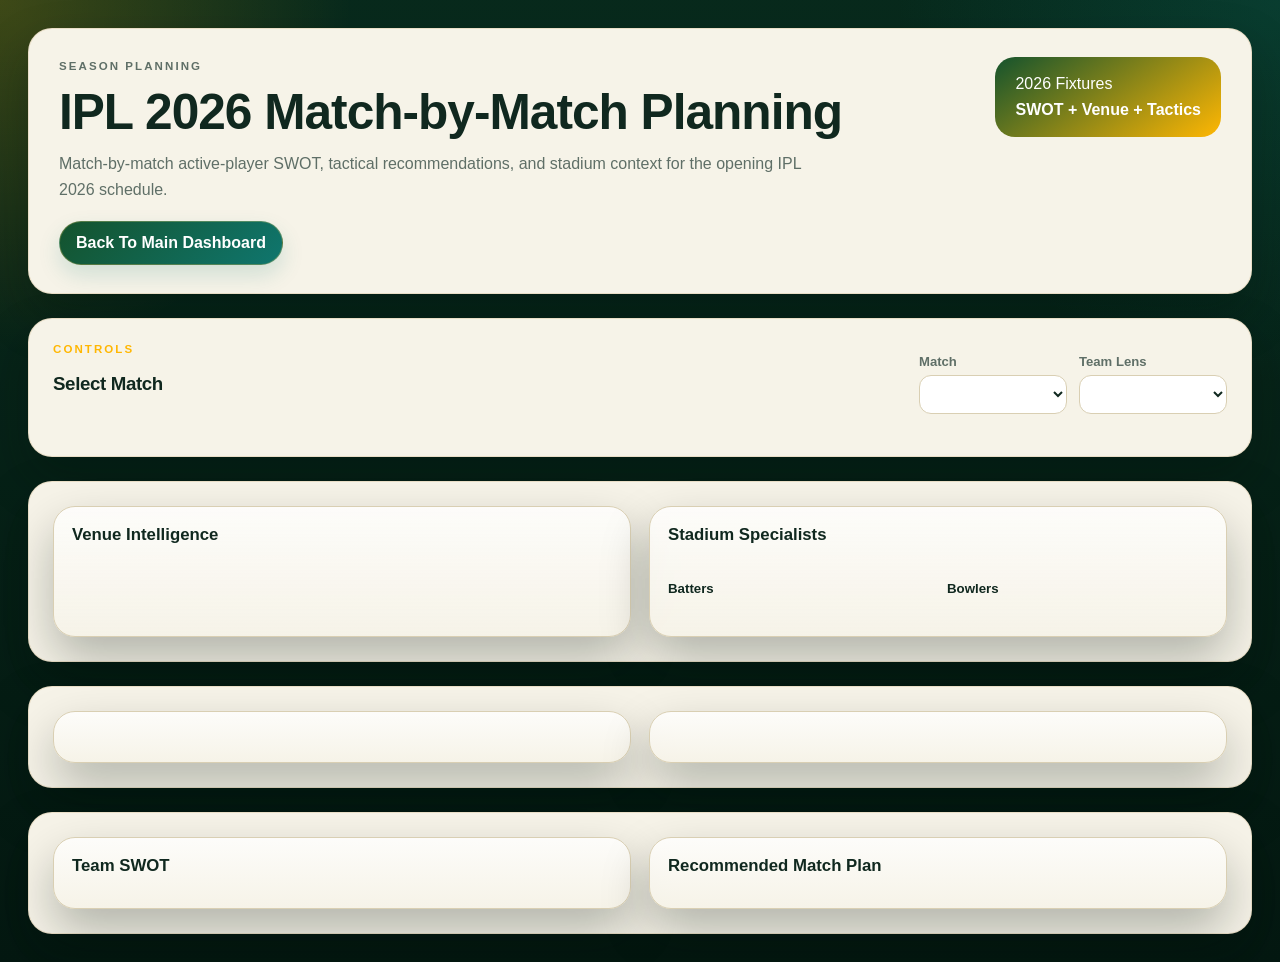
==== Dashboard/match_planning.html @ 776a8577 "Fix match planning lens switching" ====
<!DOCTYPE html>
<html lang="en">
  <head>
    <meta charset="UTF-8" />
    <meta name="viewport" content="width=device-width, initial-scale=1.0" />
    <title>IPL 2026 Match-by-Match Planning</title>
    <link rel="stylesheet" href="./styles.css?v=ipl-theme-16" />
  </head>
  <body>
    <main class="replay-shell">
      <section class="replay-header">
        <div>
          <p class="eyebrow">Season Planning</p>
          <h1>IPL 2026 Match-by-Match Planning</h1>
          <p>
            Match-by-match active-player SWOT, tactical recommendations, and stadium context for the opening IPL 2026 schedule.
          </p>
          <div class="hero-actions">
            <a class="action-button" href="./index.html" rel="noopener noreferrer">Back To Main Dashboard</a>
          </div>
        </div>
        <div class="replay-badge">
          <span>2026 Fixtures</span>
          <strong>SWOT + Venue + Tactics</strong>
        </div>
      </section>

      <section class="replay-panel">
        <div class="panel-header">
          <div>
            <p class="eyebrow">Controls</p>
            <h3>Select Match</h3>
          </div>
          <div class="control-row">
            <label>
              Match
              <select id="match-select"></select>
            </label>
            <label>
              Team Lens
              <select id="match-team-lens"></select>
            </label>
          </div>
        </div>
        <div id="match-headline-cards" class="replay-card-grid"></div>
      </section>

      <section class="replay-panel">
        <div class="tool-grid">
          <div class="tile">
            <h4>Venue Intelligence</h4>
            <div id="venue-summary" class="metric-stack"></div>
          </div>
          <div class="tile">
            <h4>Stadium Specialists</h4>
            <div class="tool-grid">
              <div>
                <h5>Batters</h5>
                <div id="venue-top-batters" class="metric-stack"></div>
              </div>
              <div>
                <h5>Bowlers</h5>
                <div id="venue-top-bowlers" class="metric-stack"></div>
              </div>
            </div>
          </div>
        </div>
      </section>

      <section class="replay-panel">
        <div class="tool-grid">
          <div class="tile">
            <h4 id="home-team-title"></h4>
            <div id="home-team-analysis" class="insight-stack"></div>
          </div>
          <div class="tile">
            <h4 id="away-team-title"></h4>
            <div id="away-team-analysis" class="insight-stack"></div>
          </div>
        </div>
      </section>

      <section class="replay-panel">
        <div class="tool-grid">
          <div class="tile">
            <h4>Team SWOT</h4>
            <div id="match-swot" class="tool-grid"></div>
          </div>
          <div class="tile">
            <h4>Recommended Match Plan</h4>
            <div id="match-tactics" class="insight-stack"></div>
          </div>
        </div>
      </section>
    </main>

    <script src="./data/dashboard_data.js?v=ipl-theme-16"></script>
    <script src="./match_planning.js?v=ipl-theme-16"></script>
  </body>
</html>
---- Dashboard/styles.css ----
:root {
  --bg: #061a12;
  --panel: #f6f3e8;
  --panel-strong: #efe7cf;
  --ink: #10281f;
  --muted: #5f6f67;
  --accent: #ffb703;
  --accent-soft: #ffd166;
  --line: #d9cfb3;
  --good: #0d9488;
  --card-shadow: 0 22px 48px rgba(2, 17, 11, 0.28);
  --radius: 24px;
  --display: "Trebuchet MS", "Avenir Next Condensed", "Arial Narrow", sans-serif;
  --ui: "Avenir Next", "Segoe UI", sans-serif;
}

* {
  box-sizing: border-box;
}

html {
  scroll-behavior: smooth;
}

body {
  margin: 0;
  font-family: var(--ui);
  background:
    radial-gradient(circle at top left, rgba(255, 183, 3, 0.22), transparent 22%),
    radial-gradient(circle at top right, rgba(13, 148, 136, 0.18), transparent 24%),
    linear-gradient(180deg, rgba(8, 43, 29, 0.94), rgba(4, 24, 17, 0.98)),
    var(--bg);
  color: var(--ink);
}

.page-shell {
  display: grid;
  grid-template-columns: 320px 1fr;
  min-height: 100vh;
}

.sidebar {
  padding: 32px 24px;
  border-right: 1px solid var(--line);
  background:
    linear-gradient(180deg, rgba(7, 34, 24, 0.97), rgba(11, 53, 36, 0.94)),
    radial-gradient(circle at top, rgba(255, 183, 3, 0.12), transparent 26%);
  backdrop-filter: blur(12px);
  position: sticky;
  top: 0;
  align-self: start;
  height: 100vh;
  color: #f8f5ea;
}

.brand-block h1,
.hero-panel h2,
.panel h3 {
  font-family: var(--display);
  letter-spacing: -0.03em;
  text-transform: uppercase;
}

.brand-block h1 {
  margin: 8px 0 12px;
  font-size: 2rem;
  line-height: 1.05;
}

.eyebrow {
  margin: 0;
  text-transform: uppercase;
  letter-spacing: 0.18em;
  font-size: 0.72rem;
  color: var(--accent);
  font-weight: 700;
}

.brand-copy,
.hero-subtitle,
.sidebar-note p,
.summary-card p {
  color: var(--muted);
  line-height: 1.55;
}

.sidebar .brand-copy,
.sidebar .sidebar-note p {
  color: rgba(248, 245, 234, 0.72);
}

.nav-links {
  display: grid;
  gap: 10px;
  margin: 28px 0;
}

.nav-links a {
  text-decoration: none;
  color: #f8f5ea;
  padding: 12px 14px;
  border-radius: 14px;
  background: rgba(255, 255, 255, 0.06);
  border: 1px solid rgba(255, 209, 102, 0.18);
  font-weight: 700;
  letter-spacing: 0.03em;
}

.nav-links a:hover {
  background: rgba(255, 183, 3, 0.18);
}

.sidebar-note {
  display: grid;
  gap: 12px;
}

.story-card {
  padding: 14px;
  border-radius: 18px;
  background: linear-gradient(145deg, rgba(255,255,255,0.08), rgba(255,183,3,0.08));
  border: 1px solid rgba(255, 209, 102, 0.14);
}

.story-card h4 {
  margin: 0 0 8px;
}

.main-content {
  padding: 32px;
  display: grid;
  gap: 24px;
}

.hero-panel,
.panel,
.tile,
.kpi-card {
  background: var(--panel);
  border: 1px solid rgba(217, 207, 179, 0.9);
  border-radius: var(--radius);
  box-shadow: var(--card-shadow);
}

.hero-panel {
  padding: 28px 30px;
  display: flex;
  justify-content: space-between;
  gap: 20px;
  align-items: center;
  background:
    linear-gradient(135deg, rgba(246,243,232,0.98), rgba(239,231,207,0.98)),
    radial-gradient(circle at right top, rgba(255,183,3,0.10), transparent 28%);
}

.hero-panel h2 {
  margin: 8px 0 10px;
  font-size: clamp(2rem, 4vw, 3.4rem);
}

.hero-badge {
  min-width: 220px;
  padding: 18px 20px;
  border-radius: 20px;
  background: linear-gradient(145deg, #0d2b1f, #14532d);
  color: white;
  display: grid;
  gap: 8px;
  border: 1px solid rgba(255, 209, 102, 0.18);
}

.hero-badge span {
  text-transform: uppercase;
  letter-spacing: 0.14em;
  font-size: 0.72rem;
  opacity: 0.72;
}

.hero-badge strong {
  font-size: 1.05rem;
}

.hero-actions {
  margin-top: 18px;
  display: flex;
  flex-wrap: wrap;
  gap: 12px;
}

.action-button {
  display: inline-flex;
  align-items: center;
  gap: 8px;
  padding: 12px 16px;
  border-radius: 999px;
  background: linear-gradient(135deg, #14532d, #0f766e);
  color: white;
  text-decoration: none;
  font-weight: 700;
  border: 1px solid rgba(255, 209, 102, 0.28);
  transition: transform 160ms ease, box-shadow 160ms ease, background 160ms ease;
  box-shadow: 0 10px 22px rgba(15, 118, 110, 0.16);
}

.button-only {
  border: 0;
  cursor: pointer;
  font: inherit;
}

.action-button:hover {
  transform: translateY(-1px);
  box-shadow: 0 12px 28px rgba(15, 118, 110, 0.24);
  background: linear-gradient(135deg, #0f766e, #14532d);
}

.kpi-grid {
  display: grid;
  grid-template-columns: repeat(5, minmax(0, 1fr));
  gap: 16px;
}

.kpi-card {
  padding: 20px;
  position: relative;
  overflow: hidden;
}

.kpi-card::after {
  content: "";
  position: absolute;
  inset: auto -20px -30px auto;
  width: 110px;
  height: 110px;
  background: radial-gradient(circle, rgba(255, 183, 3, 0.14), transparent 66%);
  pointer-events: none;
}

.kpi-card h4 {
  margin: 0 0 8px;
  color: var(--muted);
  font-size: 0.88rem;
  font-weight: 600;
}

.kpi-card strong {
  display: block;
  font-size: 1.8rem;
  font-family: var(--display);
}

.panel {
  padding: 24px;
}

.panel-header,
.tile-header {
  display: flex;
  justify-content: space-between;
  gap: 16px;
  align-items: end;
  margin-bottom: 18px;
}

.panel h3 {
  margin: 6px 0 0;
  font-size: 1.8rem;
}

.control-row,
.pill-row {
  display: flex;
  flex-wrap: wrap;
  gap: 12px;
}

label {
  display: grid;
  gap: 6px;
  font-size: 0.82rem;
  color: var(--muted);
  font-weight: 700;
}

select {
  min-width: 148px;
  padding: 10px 12px;
  border-radius: 12px;
  border: 1px solid var(--line);
  background: white;
  color: var(--ink);
  font-weight: 600;
}

.pill {
  padding: 10px 12px;
  border-radius: 999px;
  background: var(--panel-strong);
  color: var(--accent);
  font-weight: 700;
  font-size: 0.82rem;
  border: 1px solid rgba(255, 183, 3, 0.22);
}

.pill.accent {
  background: linear-gradient(135deg, #14532d, #0f766e);
  color: white;
}

.phase-layout,
.player-grid,
.team-layout,
.auction-grid {
  display: grid;
  grid-template-columns: 1.1fr 0.9fr;
  gap: 18px;
}

.auction-grid.lower {
  margin-top: 18px;
}

.player-grid.lower {
  margin-top: 18px;
}

.tile,
.chart-panel,
.table-panel {
  padding: 18px;
  border-radius: 22px;
  background:
    linear-gradient(180deg, rgba(255,255,255,0.78), rgba(246,243,232,0.92));
  border: 1px solid var(--line);
}

.tile h4,
.chart-panel h4,
.table-panel h4 {
  margin: 0 0 14px;
  font-size: 1.05rem;
}

.wide {
  grid-column: span 1;
}

.bar-chart {
  display: grid;
  gap: 10px;
}

.bar-row {
  display: grid;
  grid-template-columns: 160px 1fr 72px;
  gap: 12px;
  align-items: center;
}

.bar-row.compact {
  grid-template-columns: 110px 1fr 60px;
}

.bar-label {
  font-weight: 700;
  white-space: nowrap;
  overflow: hidden;
  text-overflow: ellipsis;
}

.bar-track {
  height: 14px;
  border-radius: 999px;
  background: #e5dcc1;
  overflow: hidden;
}

.bar-fill {
  height: 100%;
  border-radius: inherit;
  background: linear-gradient(90deg, #ffd166, #ffb703);
}

.bar-fill.alt {
  background: linear-gradient(90deg, #2dd4bf, #0f766e);
}

.bar-value {
  text-align: right;
  color: var(--muted);
  font-variant-numeric: tabular-nums;
}

.compact-bars .bar-track {
  height: 12px;
}

.table-wrap {
  overflow: auto;
  max-height: 470px;
}

.table-wrap.compact {
  max-height: 320px;
}

table {
  width: 100%;
  border-collapse: collapse;
  font-size: 0.92rem;
}

th,
td {
  padding: 10px 12px;
  border-bottom: 1px solid var(--line);
  text-align: left;
}

th {
  position: sticky;
  top: 0;
  background: rgba(239, 231, 207, 0.98);
  z-index: 1;
  font-size: 0.78rem;
  text-transform: uppercase;
  letter-spacing: 0.08em;
  color: #2d473a;
}

.metric-stack {
  display: grid;
  gap: 12px;
}

.metric-card {
  padding: 16px;
  border-radius: 18px;
  background: linear-gradient(145deg, rgba(13,43,31,0.96), rgba(20,83,45,0.94));
  color: white;
  border: 1px solid rgba(255, 209, 102, 0.14);
}

.metric-card h5 {
  margin: 0 0 8px;
  font-size: 1rem;
}

.metric-card strong {
  display: block;
  font-size: 1.65rem;
  margin-bottom: 8px;
  font-family: var(--display);
}

.metric-card p {
  margin: 0;
  color: rgba(255,255,255,0.78);
}

.summary-card {
  display: grid;
  gap: 10px;
}

.compare-grid {
  display: grid;
  grid-template-columns: repeat(auto-fit, minmax(220px, 1fr));
  gap: 12px;
  margin-bottom: 16px;
}

.compare-card {
  padding: 14px;
  border-radius: 18px;
  background: linear-gradient(180deg, rgba(255,255,255,0.96), rgba(239,231,207,0.88));
  border: 1px solid var(--line);
}

.compare-card h5 {
  margin: 0 0 10px;
  font-size: 1rem;
}

.methodology-stack {
  display: grid;
  gap: 14px;
}

.method-card {
  padding: 16px;
  border-radius: 18px;
  background: linear-gradient(180deg, rgba(239,231,207,0.88), rgba(255,255,255,0.94));
  border: 1px solid var(--line);
}

.method-card h5 {
  margin: 0 0 8px;
  font-size: 1rem;
}

.method-card p {
  margin: 0;
  color: var(--muted);
  line-height: 1.55;
}

.radar-shell {
  display: grid;
  place-items: center;
  margin-bottom: 18px;
}

#player-radar {
  width: 100%;
  max-width: 420px;
  min-height: 320px;
}

.radar-grid-line {
  fill: none;
  stroke: #d9cfb3;
  stroke-width: 1;
}

.radar-axis-line {
  stroke: #c9bd98;
  stroke-width: 1;
}

.radar-axis-label {
  fill: var(--muted);
  font-size: 12px;
  font-weight: 700;
  text-anchor: middle;
}

.radar-shape {
  fill: rgba(255, 183, 3, 0.24);
  stroke: var(--accent);
  stroke-width: 3;
}

.radar-shape.compare {
  fill: rgba(13, 148, 136, 0.18);
  stroke: var(--good);
}

.radar-dot {
  fill: var(--accent);
}

.radar-dot.compare {
  fill: var(--good);
}

.summary-line {
  display: flex;
  justify-content: space-between;
  gap: 14px;
  padding-bottom: 8px;
  border-bottom: 1px dashed var(--line);
}

.summary-line span:first-child {
  color: var(--muted);
}

.comp-player-name {
  display: inline-flex;
  align-items: center;
  margin-bottom: 6px;
  color: #fffdf6 !important;
  background: linear-gradient(135deg, rgba(12, 60, 43, 0.98), rgba(18, 118, 110, 0.98));
  border: 1px solid rgba(255, 209, 102, 0.55);
  border-radius: 999px;
  box-shadow: inset 0 0 0 1px rgba(255, 255, 255, 0.06), 0 8px 18px rgba(3, 20, 14, 0.18);
  padding: 6px 12px;
  font-family: var(--display);
  font-size: 1rem;
  font-weight: 900;
  letter-spacing: 0.05em;
  text-transform: uppercase;
  line-height: 1.1;
}

.replacement-note {
  display: inline-block;
  margin-top: 4px;
  padding: 3px 8px;
  border-radius: 999px;
  background: rgba(255, 209, 102, 0.88);
  color: #10281f;
  font-size: 0.72rem;
  font-weight: 700;
  letter-spacing: 0.01em;
}

.team-bottom {
  display: grid;
  grid-template-columns: 0.95fr 1.05fr;
  gap: 18px;
}

.team-architecture-grid {
  display: grid;
  grid-template-columns: repeat(2, minmax(0, 1fr));
  gap: 18px;
  margin-top: 18px;
}

.architecture-list {
  display: grid;
  gap: 10px;
}

.architecture-item {
  padding: 10px 12px;
  border-radius: 16px;
  border: 1px solid var(--line);
  background: rgba(255, 255, 255, 0.78);
  display: flex;
  justify-content: space-between;
  gap: 12px;
  align-items: center;
}

.architecture-detail {
  display: grid;
  justify-items: end;
  gap: 6px;
}

.architecture-detail strong {
  text-align: right;
}

.architecture-item.filled strong {
  color: var(--ink);
}

.architecture-item.open {
  background: rgba(255, 183, 3, 0.12);
}

.architecture-item.open strong {
  color: #9a3412;
}

.confidence-score {
  margin: 0 0 12px;
  font-family: var(--display);
  font-size: 2rem;
  font-weight: 900;
}

.dashboard-credit {
  margin-top: 18px;
  margin-left: auto;
  max-width: 360px;
  padding: 14px 16px;
  border-radius: 18px;
  border: 1px solid rgba(16, 40, 31, 0.12);
  background: linear-gradient(145deg, rgba(16, 40, 31, 0.04), rgba(255, 183, 3, 0.08));
  display: grid;
  gap: 4px;
  text-align: right;
}

.dashboard-credit-label {
  color: var(--muted);
  font-size: 0.72rem;
  font-weight: 700;
  letter-spacing: 0.16em;
  text-transform: uppercase;
}

.dashboard-credit strong {
  color: var(--ink);
  font-family: var(--display);
  font-size: 1.05rem;
}

.dashboard-credit-copy {
  color: var(--muted);
  font-size: 0.88rem;
  line-height: 1.45;
}

.retained-list {
  display: flex;
  flex-wrap: wrap;
  gap: 10px;
}

input[list] {
  min-width: 220px;
  padding: 10px 12px;
  border-radius: 12px;
  border: 1px solid var(--line);
  background: white;
  color: var(--ink);
  font-weight: 600;
}

.retained-chip {
  padding: 10px 12px;
  border-radius: 999px;
  background: linear-gradient(135deg, #fff7e8, #efe7cf);
  border: 1px solid var(--line);
  font-size: 0.88rem;
  font-weight: 700;
}

.muted {
  color: var(--muted);
}

.replay-shell {
  max-width: 1400px;
  margin: 0 auto;
  padding: 28px;
  display: grid;
  gap: 24px;
}

.replay-header,
.replay-panel,
.replay-card {
  background: var(--panel);
  border: 1px solid rgba(232, 220, 196, 0.9);
  border-radius: var(--radius);
  box-shadow: var(--card-shadow);
}

.replay-header {
  padding: 28px 30px;
  display: flex;
  justify-content: space-between;
  gap: 20px;
  align-items: start;
}

.replay-header h1,
.replay-panel h3 {
  font-family: var(--display);
  letter-spacing: -0.02em;
}

.replay-header h1 {
  margin: 8px 0 10px;
  font-size: clamp(2rem, 4vw, 3.1rem);
}

.replay-header p {
  margin: 0;
  color: var(--muted);
  line-height: 1.6;
  max-width: 760px;
}

.replay-badge {
  min-width: 220px;
  padding: 18px 20px;
  border-radius: 20px;
  background: linear-gradient(145deg, #14532d, #ffb703);
  color: white;
  display: grid;
  gap: 8px;
}

.replay-panel {
  padding: 24px;
}

.replay-grid {
  display: grid;
  grid-template-columns: 1.15fr 0.85fr;
  gap: 18px;
}

.replay-grid.lower {
  grid-template-columns: 0.9fr 1.1fr;
}

.replay-card-grid {
  display: grid;
  grid-template-columns: repeat(4, minmax(0, 1fr));
  gap: 14px;
  margin-top: 18px;
}

.replay-card {
  padding: 18px;
}

.replay-card h4,
.replay-card p {
  margin: 0;
}

.replay-card h4 {
  font-size: 0.84rem;
  color: var(--muted);
  margin-bottom: 10px;
  text-transform: uppercase;
  letter-spacing: 0.08em;
}

.replay-card strong {
  display: block;
  font-size: 1.5rem;
  font-family: var(--display);
  margin-bottom: 6px;
}

.replay-slider-wrap {
  display: grid;
  gap: 8px;
  margin-top: 14px;
}

.replay-slider-meta {
  display: flex;
  justify-content: space-between;
  gap: 12px;
  color: var(--muted);
  font-size: 0.88rem;
  font-weight: 600;
}

.replay-slider {
  width: 100%;
  accent-color: var(--accent);
}

.replay-stage {
  display: grid;
  gap: 16px;
}

.replay-highlight {
  padding: 20px;
  border-radius: 22px;
  background: linear-gradient(135deg, rgba(20,83,45,0.08), rgba(255,183,3,0.12));
  border: 1px solid var(--line);
}

.replay-highlight h3 {
  margin: 8px 0 10px;
  font-size: 1.9rem;
}

.replay-meta-grid {
  display: grid;
  grid-template-columns: repeat(2, minmax(0, 1fr));
  gap: 12px;
}

.replay-meta-grid .summary-line {
  background: rgba(255,255,255,0.7);
  border-radius: 14px;
  padding: 12px 14px;
}

.mini-note {
  color: var(--muted);
  font-size: 0.9rem;
  line-height: 1.6;
}

.replay-timeline {
  display: grid;
  gap: 10px;
  max-height: 540px;
  overflow: auto;
}

.timeline-row {
  padding: 14px 16px;
  border-radius: 16px;
  border: 1px solid var(--line);
  background: rgba(255,255,255,0.82);
}

.timeline-row.active {
  background: linear-gradient(135deg, rgba(255,183,3,0.24), rgba(20,83,45,0.10));
  border-color: rgba(20, 83, 45, 0.35);
}

.timeline-row strong {
  display: block;
  margin-bottom: 4px;
}

.timeline-row span {
  color: var(--muted);
  font-size: 0.88rem;
}

.purse-grid {
  display: grid;
  gap: 12px;
}

.purse-row {
  display: grid;
  grid-template-columns: 64px 1fr auto;
  align-items: center;
  gap: 12px;
}

.purse-code {
  font-weight: 800;
}

.purse-track {
  height: 12px;
  border-radius: 999px;
  background: rgba(20, 33, 61, 0.08);
  overflow: hidden;
}

.purse-fill {
  height: 100%;
  border-radius: 999px;
  background: linear-gradient(90deg, #14532d, #ffb703);
}

.replay-empty {
  color: var(--muted);
}

.tool-grid {
  display: grid;
  grid-template-columns: 1fr 1fr;
  gap: 18px;
}

.tool-grid.wide-left {
  grid-template-columns: 1.15fr 0.85fr;
}

.bucket-grid {
  display: grid;
  gap: 14px;
}

.bucket-panel {
  padding: 14px;
  border-radius: 18px;
  border: 1px solid var(--line);
  background: linear-gradient(180deg, rgba(255,255,255,0.96), rgba(239,231,207,0.88));
}

.bucket-panel h5 {
  margin: 0;
  font-size: 1rem;
}

.bucket-list {
  display: grid;
  gap: 10px;
}

.bucket-chip {
  display: flex;
  justify-content: space-between;
  gap: 12px;
  align-items: center;
  padding: 10px 12px;
  border-radius: 14px;
  background: rgba(20, 83, 45, 0.08);
  border: 1px solid rgba(20, 83, 45, 0.18);
  font-weight: 700;
}

.bucket-chip button,
.mini-action {
  border: 0;
  cursor: pointer;
  border-radius: 999px;
  padding: 6px 10px;
  font: inherit;
  font-size: 0.72rem;
  font-weight: 800;
  background: linear-gradient(135deg, #14532d, #0f766e);
  color: white;
}

.mini-button-row {
  display: flex;
  flex-wrap: wrap;
  gap: 6px;
}

.tool-controls,
.slider-stack,
.insight-stack {
  display: grid;
  gap: 14px;
}

.slider-stack label,
.tool-controls label {
  gap: 8px;
}

textarea {
  width: 100%;
  min-height: 120px;
  padding: 12px 14px;
  border-radius: 14px;
  border: 1px solid var(--line);
  background: white;
  color: var(--ink);
  font: inherit;
  line-height: 1.5;
}

input[type="number"],
input[type="range"] {
  width: 100%;
}

.weight-row {
  display: grid;
  grid-template-columns: 160px 1fr 56px;
  gap: 12px;
  align-items: center;
}

.pill-row.wrap {
  flex-wrap: wrap;
}

.insight-card {
  padding: 16px;
  border-radius: 18px;
  border: 1px solid var(--line);
  background: linear-gradient(180deg, rgba(255,255,255,0.96), rgba(239,231,207,0.88));
}

.insight-card h5 {
  margin: 0 0 10px;
  font-size: 1rem;
}

.insight-card p,
.insight-card ul {
  margin: 0;
  color: var(--muted);
  line-height: 1.55;
}

.insight-card ul {
  padding-left: 18px;
}

.insight-card li + li {
  margin-top: 6px;
}

.dual-chart {
  display: grid;
  grid-template-columns: 1fr 1fr;
  gap: 18px;
}

@media (max-width: 1200px) {
  .page-shell {
    grid-template-columns: 1fr;
  }

  .sidebar {
    position: relative;
    height: auto;
    border-right: 0;
    border-bottom: 1px solid var(--line);
  }

  .kpi-grid {
    grid-template-columns: repeat(2, minmax(0, 1fr));
  }
}

@media (max-width: 860px) {
  .main-content {
    padding: 18px;
  }

  .hero-panel,
  .panel-header,
  .tile-header,
  .phase-layout,
  .team-layout,
  .auction-grid,
  .team-bottom {
    grid-template-columns: 1fr;
    display: grid;
  }

  .hero-panel {
    padding: 22px;
  }

  .kpi-grid {
    grid-template-columns: 1fr;
  }

  .bar-row,
  .bar-row.compact {
    grid-template-columns: 110px 1fr 56px;
  }

  .dashboard-credit {
    margin-left: 0;
    max-width: none;
    text-align: left;
  }
}

@media (max-width: 1100px) {
  .replay-grid,
  .replay-grid.lower,
  .replay-card-grid,
  .tool-grid,
  .tool-grid.wide-left,
  .dual-chart {
    grid-template-columns: 1fr;
  }
}
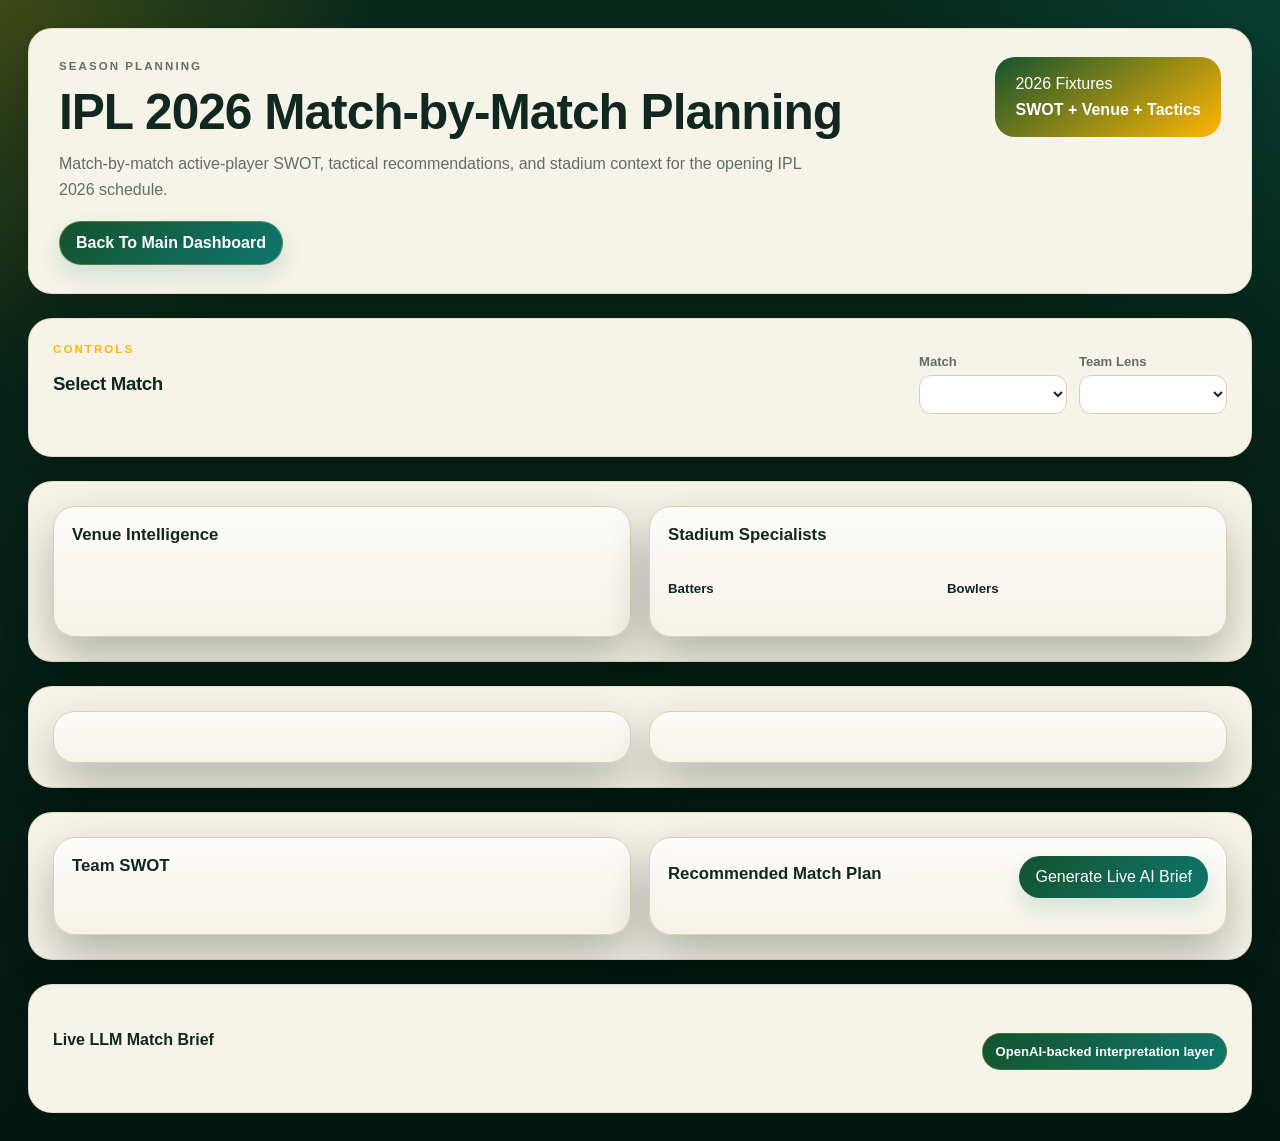
==== commit cd453952: "Add live AI match brief endpoint" ====
--- a/Dashboard/match_planning.html
+++ b/Dashboard/match_planning.html
@@ -4,7 +4,7 @@
     <meta charset="UTF-8" />
     <meta name="viewport" content="width=device-width, initial-scale=1.0" />
     <title>IPL 2026 Match-by-Match Planning</title>
-    <link rel="stylesheet" href="./styles.css?v=ipl-theme-16" />
+    <link rel="stylesheet" href="./styles.css?v=ipl-theme-17" />
   </head>
   <body>
     <main class="replay-shell">
@@ -87,14 +87,26 @@
             <div id="match-swot" class="tool-grid"></div>
           </div>
           <div class="tile">
-            <h4>Recommended Match Plan</h4>
+            <div class="tile-header">
+              <h4>Recommended Match Plan</h4>
+              <button class="action-button button-only" id="ai-match-brief-button">Generate Live AI Brief</button>
+            </div>
             <div id="match-tactics" class="insight-stack"></div>
           </div>
         </div>
       </section>
+
+      <section class="replay-panel">
+        <div class="tile-header">
+          <h4>Live LLM Match Brief</h4>
+          <span class="pill accent">OpenAI-backed interpretation layer</span>
+        </div>
+        <div id="match-brief-status" class="muted"></div>
+        <div id="match-brief" class="insight-stack"></div>
+      </section>
     </main>
 
-    <script src="./data/dashboard_data.js?v=ipl-theme-16"></script>
-    <script src="./match_planning.js?v=ipl-theme-16"></script>
+    <script src="./data/dashboard_data.js?v=ipl-theme-17"></script>
+    <script src="./match_planning.js?v=ipl-theme-17"></script>
   </body>
 </html>
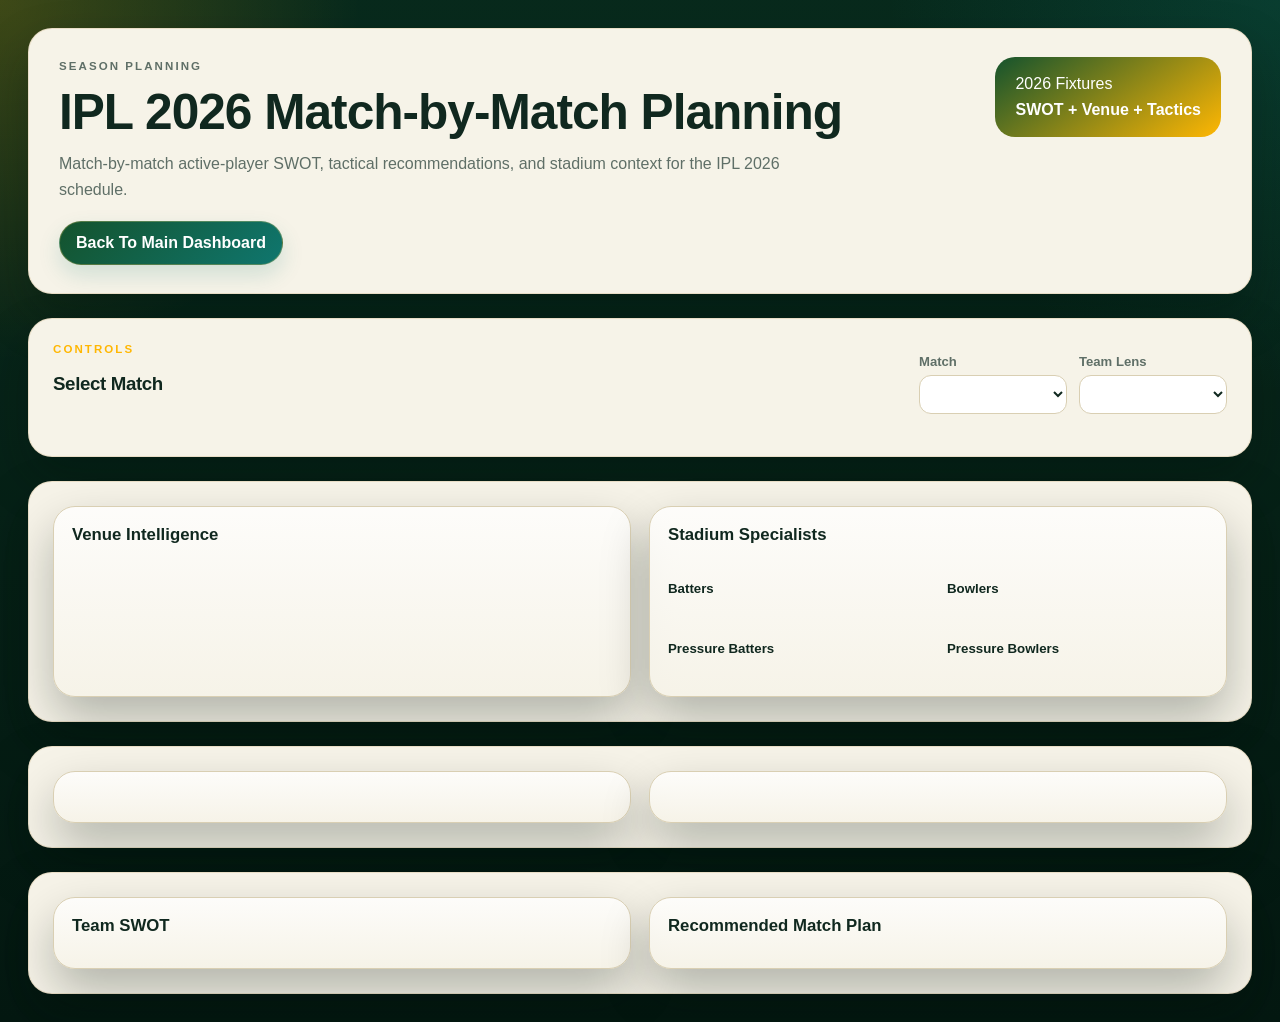
==== commit 6f034fb9: "Add RR-branded demo platform with login gate and full 2026 schedule - Add rr_hub.html: RR-branded la" ====
--- a/Dashboard/match_planning.html
+++ b/Dashboard/match_planning.html
@@ -4,23 +4,35 @@
     <meta charset="UTF-8" />
     <meta name="viewport" content="width=device-width, initial-scale=1.0" />
     <title>IPL 2026 Match-by-Match Planning</title>
-    <link rel="stylesheet" href="./styles.css?v=ipl-theme-17" />
+    <link rel="stylesheet" href="./styles.css?v=ipl-theme-19" />
+    <style id="rr-mode-styles"></style>
   </head>
   <body>
+    <div id="rr-topbar" style="display:none; align-items:center; justify-content:space-between; padding:10px 32px; background:linear-gradient(90deg,#0C1230,#14336B); border-bottom:1px solid rgba(232,23,93,0.3); position:sticky; top:0; z-index:50;">
+      <div style="display:flex; align-items:center; gap:14px;">
+        <div style="width:32px;height:32px;border-radius:8px;background:linear-gradient(135deg,#E8175D,#B5144A);display:flex;align-items:center;justify-content:center;font-weight:900;color:white;font-size:0.85rem;box-shadow:0 0 14px rgba(232,23,93,0.4);">RR</div>
+        <span style="color:#EEF2FF;font-weight:700;font-size:0.88rem;">Rajasthan Royals · Match Intelligence</span>
+      </div>
+      <div style="display:flex;align-items:center;gap:16px;">
+        <span id="rr-next-match-label" style="font-size:0.78rem;color:#7B8DB8;"></span>
+        <a href="./rr_hub.html" style="padding:7px 16px;border-radius:999px;background:rgba(232,23,93,0.15);border:1px solid rgba(232,23,93,0.3);color:#FF4B82;text-decoration:none;font-size:0.78rem;font-weight:700;">← RR Hub</a>
+      </div>
+    </div>
+
     <main class="replay-shell">
       <section class="replay-header">
         <div>
-          <p class="eyebrow">Season Planning</p>
-          <h1>IPL 2026 Match-by-Match Planning</h1>
-          <p>
-            Match-by-match active-player SWOT, tactical recommendations, and stadium context for the opening IPL 2026 schedule.
+          <p class="eyebrow" id="page-eyebrow">Season Planning</p>
+          <h1 id="page-title">IPL 2026 Match-by-Match Planning</h1>
+          <p id="page-desc">
+            Match-by-match active-player SWOT, tactical recommendations, and stadium context for the IPL 2026 schedule.
           </p>
           <div class="hero-actions">
-            <a class="action-button" href="./index.html" rel="noopener noreferrer">Back To Main Dashboard</a>
+            <a class="action-button" id="back-link" href="./index.html" rel="noopener noreferrer">Back To Main Dashboard</a>
           </div>
         </div>
         <div class="replay-badge">
-          <span>2026 Fixtures</span>
+          <span id="badge-top">2026 Fixtures</span>
           <strong>SWOT + Venue + Tactics</strong>
         </div>
       </section>
@@ -63,6 +75,16 @@
                 <div id="venue-top-bowlers" class="metric-stack"></div>
               </div>
             </div>
+            <div class="tool-grid">
+              <div>
+                <h5>Pressure Batters</h5>
+                <div id="venue-pressure-batters" class="metric-stack"></div>
+              </div>
+              <div>
+                <h5>Pressure Bowlers</h5>
+                <div id="venue-pressure-bowlers" class="metric-stack"></div>
+              </div>
+            </div>
           </div>
         </div>
       </section>
@@ -87,26 +109,14 @@
             <div id="match-swot" class="tool-grid"></div>
           </div>
           <div class="tile">
-            <div class="tile-header">
-              <h4>Recommended Match Plan</h4>
-              <button class="action-button button-only" id="ai-match-brief-button">Generate Live AI Brief</button>
-            </div>
+            <h4>Recommended Match Plan</h4>
             <div id="match-tactics" class="insight-stack"></div>
           </div>
         </div>
       </section>
-
-      <section class="replay-panel">
-        <div class="tile-header">
-          <h4>Live LLM Match Brief</h4>
-          <span class="pill accent">OpenAI-backed interpretation layer</span>
-        </div>
-        <div id="match-brief-status" class="muted"></div>
-        <div id="match-brief" class="insight-stack"></div>
-      </section>
     </main>
 
-    <script src="./data/dashboard_data.js?v=ipl-theme-17"></script>
-    <script src="./match_planning.js?v=ipl-theme-17"></script>
+    <script src="./data/dashboard_data.js?v=rr-demo-1"></script>
+    <script src="./match_planning.js?v=rr-demo-1"></script>
   </body>
 </html>
